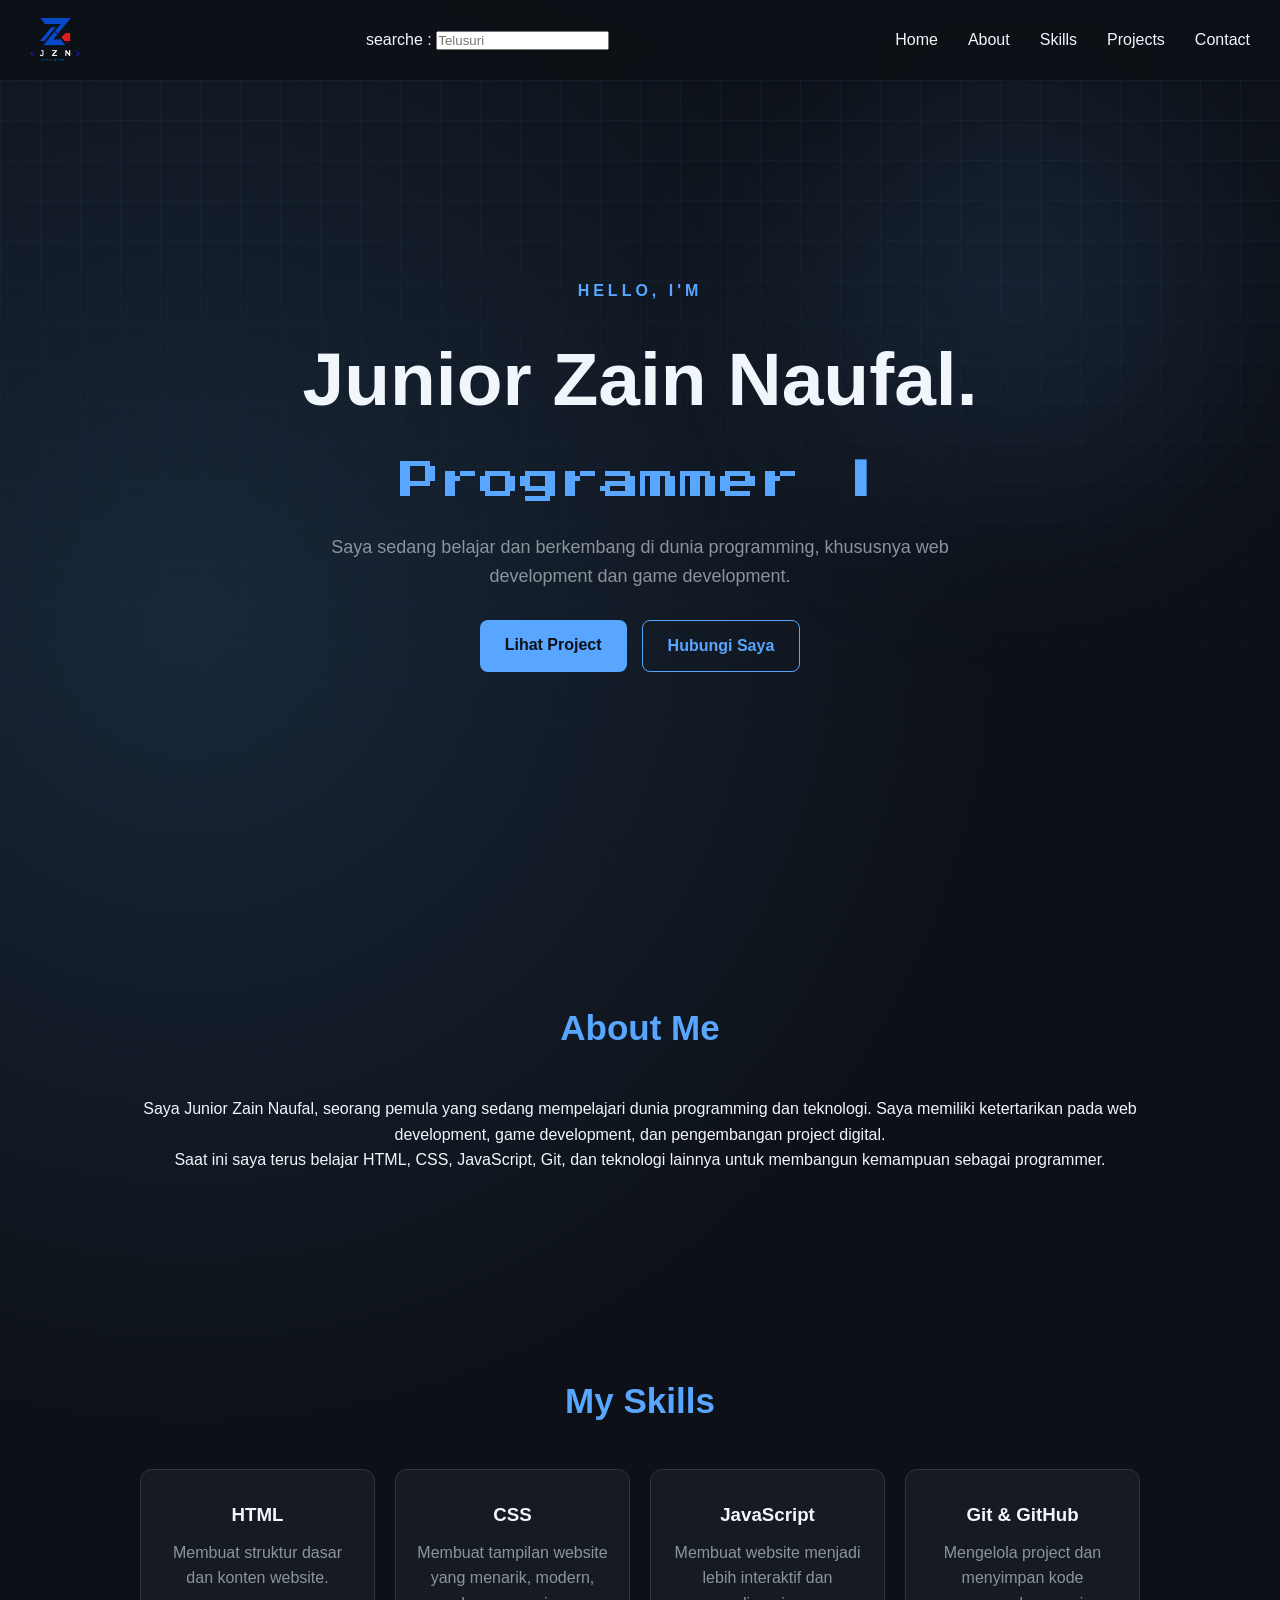
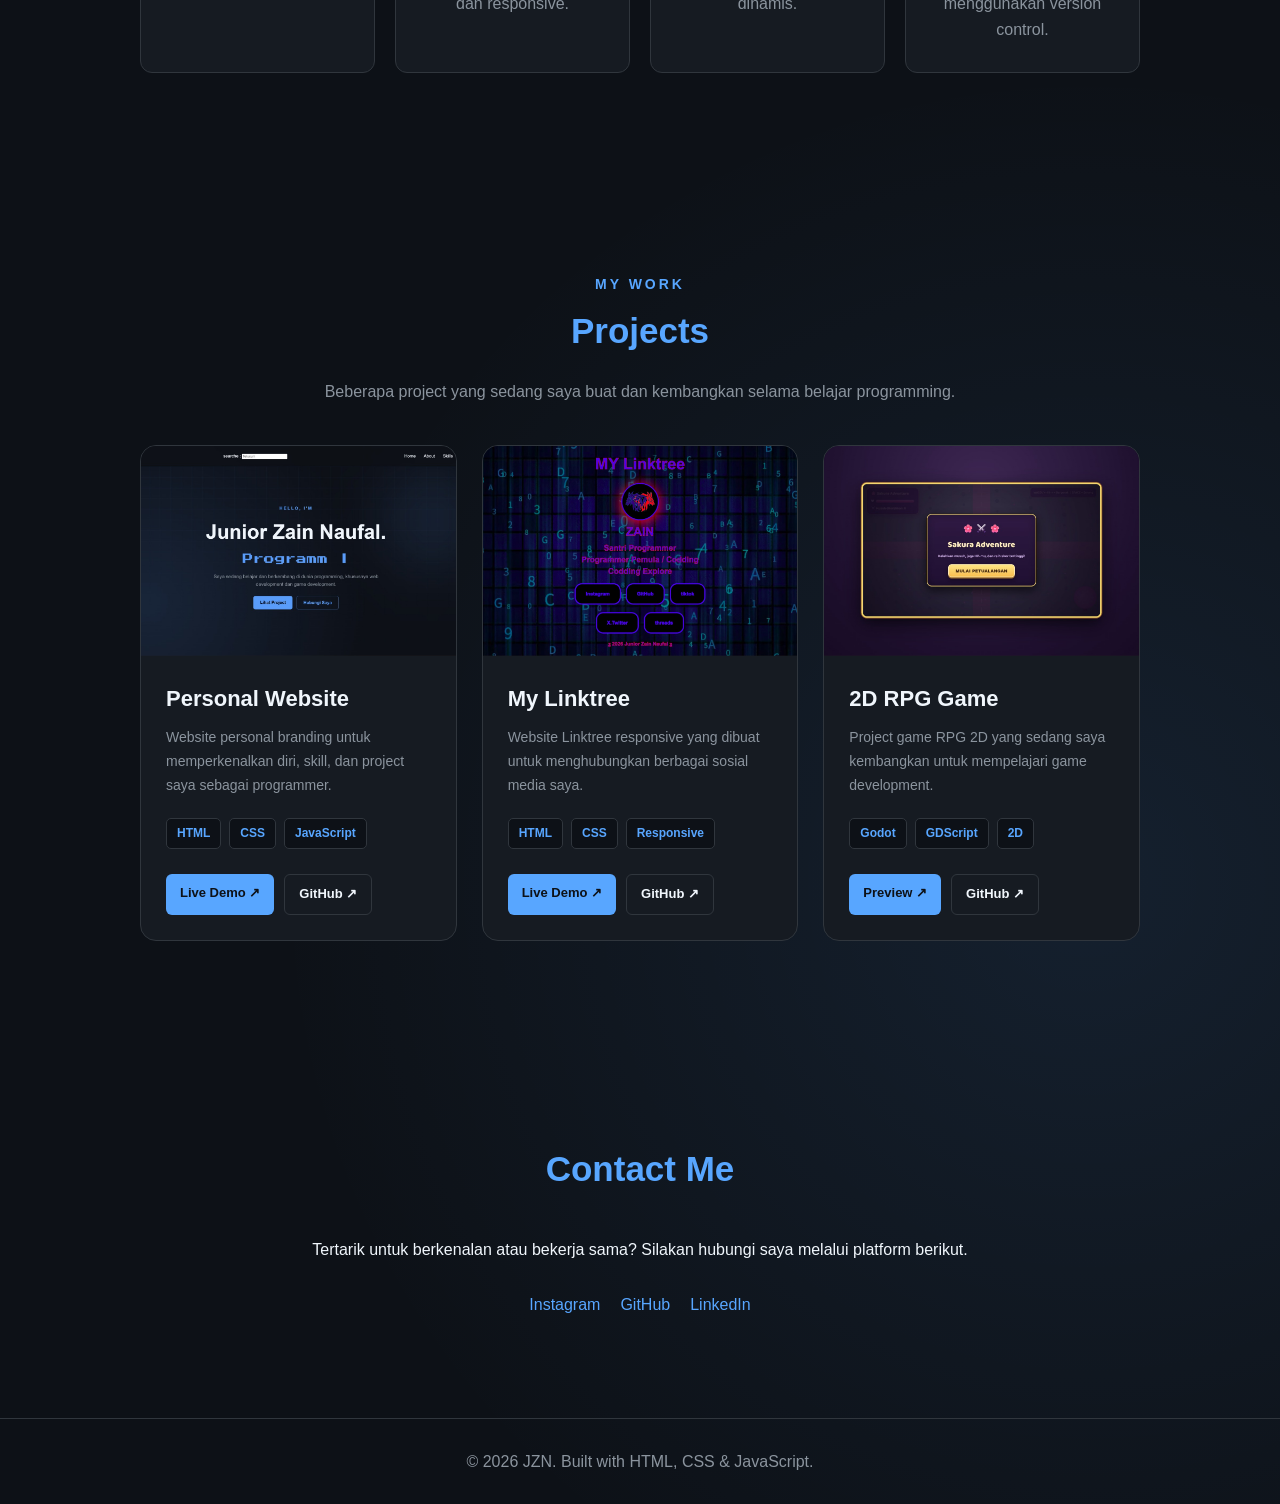
==== index.html @ c53a86e9 "first commit" ====
<!DOCTYPE html>
<html lang="id">
<head>
    <meta charset="UTF-8">
    <meta name="viewport" content="width=device-width, initial-scale=1.0">

    <title>JZN | Junior Zain Naufal</title>
    <!-- Favicon -->
    <link rel="icon" type="image/jpeg" href="logo2 no BG.png" />
    <!-- Preconnect untuk performa Google Fonts -->
    <link rel="preconnect" href="https://fonts.googleapis.com">
    <link rel="preconnect" href="https://fonts.gstatic.com" crossorigin>
    <!-- Google Fonts: Poppins -->
    <link href="https://fonts.googleapis.com/css2?family=Press+Start+2P&display=swap" rel="stylesheet">
    <!-- External CSS -->
    <link rel="stylesheet" href="style.css">
</head>

<body>

    <!-- ================= NAVBAR ================= -->

    <header class="navbar">

        <div class="nav-container">

            <a href="#home" class="logo">
                <img src="logo2 no BG.png" alt="Logo JZN">
            </a>

            <form action="index copy.html" method="get">
                <label for="fname">searche :</label>
                <input type="text" id="fname" name="fname" placeholder="Telusuri" required>
            </form>

            <button id="menu-toggle" class="menu-toggle">
                ☰
            </button>

            <nav class="nav-menu">

                <a href="#home">Home</a>
                <a href="#about">About</a>
                <a href="#skills">Skills</a>
                <a href="#projects">Projects</a>
                <a href="#contact">Contact</a>

            </nav>

        </div>

    </header>


    <!-- ================= HERO ================= -->

    <main>

        <section id="home" class="hero">

            <div class="hero-content">

                <p class="hero-greeting hero-animation">
                    HELLO, I'M
                </p>

                <h1 class="hero-animation">
                    Junior Zain Naufal.
                </h1>

                <h2 class="hero-animation">
                    <span id="typing-text"></span>
                    <span class="cursor">|</span>
                </h2>

                <p class="hero-description hero-animation">
                    Saya sedang belajar dan berkembang di dunia programming,
                    khususnya web development dan game development.
                </p>

                <div class="hero-buttons hero-animation">

                    <a href="#projects" class="btn primary">
                        Lihat Project
                    </a>

                    <a href="#contact" class="btn secondary">
                        Hubungi Saya
                    </a>

                </div>

            </div>

        </section>


        <!-- ================= ABOUT ================= -->

        <section id="about" class="section reveal">

            <div class="section-container">

                <h2 class="section-title">
                    About Me
                </h2>

                <p>
                    Saya Junior Zain Naufal, seorang pemula yang sedang
                    mempelajari dunia programming dan teknologi.
                    Saya memiliki ketertarikan pada web development,
                    game development, dan pengembangan project digital.
                </p>

                <p>
                    Saat ini saya terus belajar HTML, CSS, JavaScript,
                    Git, dan teknologi lainnya untuk membangun kemampuan
                    sebagai programmer.
                </p>

            </div>

        </section>


        <!-- ================= SKILLS ================= -->

        <section id="skills" class="section reveal">

            <div class="section-container">

                <h2 class="section-title">
                    My Skills
                </h2>

                <div class="skills-grid">

                    <div class="skill-card reveal">

                        <h3>HTML</h3>

                        <p>
                            Membuat struktur dasar dan konten website.
                        </p>

                    </div>


                    <div class="skill-card reveal">

                        <h3>CSS</h3>

                        <p>
                            Membuat tampilan website yang menarik,
                            modern, dan responsive.
                        </p>

                    </div>


                    <div class="skill-card reveal">

                        <h3>JavaScript</h3>

                        <p>
                            Membuat website menjadi lebih interaktif
                            dan dinamis.
                        </p>

                    </div>


                    <div class="skill-card reveal">

                        <h3>Git & GitHub</h3>

                        <p>
                            Mengelola project dan menyimpan kode
                            menggunakan version control.
                        </p>

                    </div>

                </div>

            </div>

        </section>


        <!-- ================= PROJECTS ================= -->

        <section id="projects" class="section reveal">

            <div class="section-container">

                <p class="section-subtitle">
                    MY WORK
                </p>

                <h2 class="section-title">
                    Projects
                </h2>

                <p class="section-description">
                    Beberapa project yang sedang saya buat dan kembangkan
                    selama belajar programming.
                </p>


                <div class="projects-grid">


                    <!-- JZN PORTOFOLIO -->

                    <article class="project-card">

                        <div class="project-image">

                            <img src="Web JZN.png" alt="My Linktree">

                        </div>


                        <div class="project-content">

                            <h3>
                                Personal Website
                            </h3>

                            <p>
                                Website personal branding untuk memperkenalkan
                                diri, skill, dan project saya sebagai programmer.
                            </p>


                            <div class="project-tech">

                                <span>HTML</span>
                                <span>CSS</span>
                                <span>JavaScript</span>

                            </div>


                            <div class="project-buttons">

                                <a href="index.html"
                                   class="project-btn primary-btn">
                                    Live Demo ↗
                                </a>

                                <a href="#"
                                   class="project-btn github-btn">
                                    GitHub ↗
                                </a>

                            </div>

                        </div>

                    </article>


                    <!-- My LINKTREE -->

                    <article class="project-card">

                        <div class="project-image">

                            <img src="my Link.png" alt="My Linktree">

                        </div>


                        <div class="project-content">

                            <h3>
                                My Linktree
                            </h3>

                            <p>
                                Website Linktree responsive yang dibuat untuk
                                menghubungkan berbagai sosial media saya.
                            </p>


                            <div class="project-tech">

                                <span>HTML</span>
                                <span>CSS</span>
                                <span>Responsive</span>

                            </div>


                            <div class="project-buttons">

                                <a href="assets/My Lnktree/index.html"
                                   class="project-btn primary-btn">
                                    Live Demo ↗
                                </a>

                                <a href="https://github.com/zainpondokteknologi/MY-link"
                                   class="project-btn github-btn">
                                    GitHub ↗
                                </a>

                            </div>

                        </div>

                    </article>


                    <!-- SAKURA ADVENTURE -->

                    <article class="project-card reveal">

                        <div class="project-image">

                            <img src="Game Project.png" alt="">

                        </div>


                        <div class="project-content">

                            <h3>
                                2D RPG Game
                            </h3>

                            <p>
                                Project game RPG 2D yang sedang saya kembangkan
                                untuk mempelajari game development.
                            </p>


                            <div class="project-tech">

                                <span>Godot</span>
                                <span>GDScript</span>
                                <span>2D</span>

                            </div>


                            <div class="project-buttons">

                                <a href="assets/My Lnktree/Game Project/index.html"
                                   class="project-btn primary-btn">
                                    Preview ↗
                                </a>

                                <a href="https://github.com/zainpondokteknologi/web-game"
                                   class="project-btn github-btn">
                                    GitHub ↗
                                </a>

                            </div>

                        </div>

                    </article>


                </div>

            </div>

        </section>


        <!-- ================= CONTACT ================= -->

        <section id="contact" class="section reveal">

            <div class="section-container">

                <h2 class="section-title">
                    Contact Me
                </h2>

                <p>
                    Tertarik untuk berkenalan atau bekerja sama?
                    Silakan hubungi saya melalui platform berikut.
                </p>


                <div class="contact-links">

                    <a href="https://www.instagram.com/zainpondokteknologi/" target="_blank">
                        Instagram
                    </a>

                    <a href="#" target="_blank">
                        GitHub
                    </a>


                

                    <a href="#" target="_blank">
                        LinkedIn
                    </a>

                </div>

            </div>

        </section>

    </main>


    <!-- ================= FOOTER ================= -->

    <footer>

        <p>
            © 2026 JZN. Built with HTML, CSS & JavaScript.
        </p>

    </footer>


    <script src="script.js"></script>

</body>

</html>
---- style.css ----
/* ================= RESET ================= */

* {
    margin: 0;
    padding: 0;
    box-sizing: border-box;
}

html {
    scroll-behavior: smooth;
}

body {
    font-family: Arial, sans-serif;

    background:
        radial-gradient(circle at 15% 20%,
            rgba(88, 166, 255, 0.15),
            transparent 30%),
        radial-gradient(circle at 85% 80%,
            rgba(88, 166, 255, 0.10),
            transparent 30%),
        #0d1117;

    color: #f0f6fc;

    line-height: 1.6;
}


/* ================= NAVBAR ================= */

.navbar {
    position: fixed;

    top: 0;
    left: 0;

    width: 100%;

    background: rgba(13, 17, 23, 0.9);

    backdrop-filter: blur(10px);

    z-index: 1000;
}

.nav-container {
    max-width: 100%;

    margin: auto;

    padding: 15px 30px;

    display: flex;

    align-items: center;

    justify-content: space-between;
}

.logo {
    display: flex;

    align-items: center;
}

.logo img {
    width: 50px;

    height: 50px;

    object-fit: contain;
}

.nav-menu {
    display: flex;

    gap: 30px;
}

.nav-menu a {
    color: #f0f6fc;

    text-decoration: none;

    transition: 0.3s;
}

.nav-menu a:hover {
    color: #5890ff;
}

.menu-toggle {
    display: none;

    background: none;

    border: none;

    color: white;

    font-size: 28px;

    cursor: pointer;
}


/* ================= HERO ================= */

.hero {
    min-height: 100vh;

    display: flex;

    align-items: center;

    justify-content: center;

    text-align: center;

    padding: 100px 25px 50px;

    position: relative;

    overflow: hidden;
}


/* GRID BACKGROUND */

.hero::before {
    content: "";

    position: absolute;

    inset: 0;

    background-image:
        linear-gradient(rgba(88, 166, 255, 0.06) 1px,
            transparent 1px),
        linear-gradient(90deg,
            rgba(88, 166, 255, 0.06) 1px,
            transparent 1px);

    background-size: 40px 40px;

    mask-image:
        linear-gradient(to bottom,
            black,
            transparent);

    pointer-events: none;
}


/* GLOW */

.hero::after {
    content: "";

    position: absolute;

    width: 400px;

    height: 400px;

    background: rgba(88, 166, 255, 0.12);

    border-radius: 50%;

    filter: blur(100px);

    top: 10%;

    right: 5%;

    pointer-events: none;
}

.hero-content {
    position: relative;

    z-index: 2;

    max-width: 800px;
}

.hero-greeting {
    color: #58a6ff;

    font-weight: bold;

    letter-spacing: 4px;

    margin-bottom: 15px;
}

.hero h1 {
    font-size: clamp(40px, 7vw, 75px);

    margin-bottom: 10px;
}

.hero h2 {
    color: #58a6ff;

    font-size: clamp(24px, 4vw, 40px);

    margin-bottom: 20px;

    font-family: "Press Start 2P";
    font-weight: 400;
    font-style: normal;
}

.hero-description {
    max-width: 650px;

    margin: auto;

    color: #8b949e;

    font-size: 18px;
}


/* ================= HERO ANIMATION ================= */

.hero-animation {
    opacity: 0;

    transform: translateY(30px);
}

.hero-animation.show {
    animation:
        heroFadeUp 0.8s cubic-bezier(0.16, 1, 0.3, 1) forwards;
}

@keyframes heroFadeUp {

    from {
        opacity: 0;

        transform: translateY(30px);
    }

    to {
        opacity: 1;

        transform: translateY(0);
    }

}


/* ================= TYPING EFFECT ================= */

.cursor {
    color: #58a6ff;

    font-weight: bold;

    animation: blink 0.7s infinite;
}

@keyframes blink {

    0%,
    50% {
        opacity: 1;
    }

    51%,
    100% {
        opacity: 0;
    }

}


/* ================= BUTTON ================= */

.hero-buttons {
    display: flex;

    justify-content: center;

    gap: 15px;

    margin-top: 30px;
}

.btn {
    display: inline-block;

    padding: 12px 25px;

    border-radius: 8px;

    text-decoration: none;

    font-weight: bold;

    transition: 0.3s;
}

.primary {
    background: #58a6ff;

    color: #0d1117;
}

.primary:hover {
    transform: translateY(-3px);
    background: #ff0000;
}

.secondary {
    border: 1px solid #58a6ff;

    color: #58a6ff;
}

.secondary:hover {
    background: #ff0000;
    border: 1px solid #8b949e;

    color: #0d1117;
}


/* ================= SECTION ================= */

.section {
    padding: 100px 25px;
}

.section-container {
    max-width: 1000px;

    margin: auto;

    text-align: center;
}

.section-title {
    font-size: 35px;

    margin-bottom: 40px;

    color: #58a6ff;
}


/* ================= SCROLL REVEAL ================= */

.reveal {
    opacity: 0;

    transform: translateY(50px);

    transition:
        opacity 0.8s ease,
        transform 0.8s ease;
}

.reveal.active {
    opacity: 1;

    transform: translateY(0);
}


/* ================= SKILLS ================= */

.skills-grid {
    display: grid;

    grid-template-columns:
        repeat(4, 1fr);

    gap: 20px;
}

.skill-card {
    padding: 30px 20px;

    background: #161b22;

    border: 1px solid #30363d;

    border-radius: 12px;

    transition:
        transform 0.3s,
        border-color 0.3s;
}

.skill-card:hover {
    transform: translateY(-8px);

    border-color: #ff0000;
}

.skill-card h3 {
    color: #f0f6fc;

    margin-bottom: 10px;

    transition: 0.3s;
}

.skill-card:hover h3 {
    color: #ff0000;
}

.skill-card p {
    color: #8b949e;
}


/* ================= PROJECTS ================= */

.section-subtitle {
    color: #58a6ff;

    font-size: 14px;

    font-weight: bold;

    letter-spacing: 3px;

    margin-bottom: 8px;
}

.section-description {
    max-width: 650px;

    margin: -20px auto 40px;

    color: #8b949e;
}


/* PROJECT GRID */

.projects-grid {
    display: grid;

    grid-template-columns:
        repeat(3, 1fr);

    gap: 25px;

    text-align: left;
}


/* PROJECT CARD */

.project-card {
    overflow: hidden;

    background: #161b22;

    border: 1px solid #30363d;

    border-radius: 16px;

    transition:
        transform 0.3s ease,
        border-color 0.3s ease,
        box-shadow 0.3s ease;
}

.project-card:hover {
    transform: translateY(-10px);

    border-color: #ff0000;

    box-shadow:
        0 15px 40px rgba(88, 166, 255, 0.12);
}

.project-card:hover span {
    color: #ff0000;
}


/* PROJECT IMAGE */

.project-image {
    width: 100%;
    height: 210px;
    overflow: hidden;
    background: #161b22;
}

.project-image img {
    width: 100%;
    height: 100%;
    display: block;
    object-fit: cover;
    transition: transform 0.4s ease;
}

.project-card:hover .project-image img {
    transform: scale(1.05);
}


/* PROJECT PLACEHOLDER */

.project-placeholder {
    color: #58a6ff;

    font-size: 28px;

    font-weight: bold;

    letter-spacing: 4px;

    opacity: 0.8;

    transition: 0.3s;
}

.project-card:hover .project-placeholder {
    transform: scale(1.1);

    opacity: 1;
}


/* PROJECT CONTENT */

.project-content {
    padding: 25px;
}

.project-content h3 {
    color: #f0f6fc;

    font-size: 22px;

    margin-bottom: 10px;
}

.project-content:hover h3 {
    color: #ff0000;
}

.project-content p {
    color: #8b949e;

    font-size: 14px;

    line-height: 1.7;

    margin-bottom: 20px;
}


/* PROJECT TECHNOLOGY */

.project-tech {
    display: flex;

    flex-wrap: wrap;

    gap: 8px;

    margin-bottom: 25px;
}

.project-tech span {
    padding: 5px 10px;

    background: #0d1117;

    border: 1px solid #30363d;

    border-radius: 5px;

    color: #58a6ff;

    font-size: 12px;

    font-weight: bold;
}


/* PROJECT BUTTONS */

.project-buttons {
    display: flex;

    gap: 10px;
}

.project-btn {
    padding: 9px 14px;

    border-radius: 6px;

    text-decoration: none;

    font-size: 13px;

    font-weight: bold;

    transition: 0.3s;
}


/* LIVE DEMO */

.primary-btn {
    background: #58a6ff;

    color: #0d1117;
}

.primary-btn:hover {
    transform: translateY(-2px);

    box-shadow:
        0 5px 15px rgba(88, 166, 255, 0.3);
}


/* GITHUB */

.github-btn {
    border: 1px solid #30363d;

    color: #f0f6fc;
}

.github-btn:hover {
    border-color: #58a6ff;

    color: #58a6ff;
}

/* LIVE DEMO */

.primary-btn:hover {
    background: #ff0000;
}




/* ================= CONTACT ================= */

.contact-links {
    display: flex;

    justify-content: center;

    gap: 20px;

    margin-top: 30px;
}

.contact-links a {
    color: #58a6ff;

    text-decoration: none;

    transition: 0.3s;
}

.contact-links a:hover {
    color: #f0f6fc;
}


/* ================= FOOTER ================= */

footer {
    padding: 30px;

    text-align: center;

    color: #8b949e;

    border-top: 1px solid #30363d;
}


/* ================= RESPONSIVE ================= */

@media (max-width: 768px) {

    /* NAVBAR */

    .menu-toggle {
        display: block;
    }

    .nav-menu {
        position: absolute;

        top: 80px;

        right: 20px;

        width: 200px;

        padding: 20px;

        background: #161b22;

        border: 1px solid #30363d;

        border-radius: 10px;

        display: none;

        flex-direction: column;

        gap: 15px;
    }

    .nav-menu.active {
        display: flex;
    }


    /* SKILLS */

    .skills-grid {
        grid-template-columns: 1fr 1fr;
    }


    /* PROJECTS */

    .projects-grid {
        grid-template-columns: 1fr;
    }

    .project-image {
        height: 200px;
    }

}


/* ================= SMALL MOBILE ================= */

@media (max-width: 500px) {

    .skills-grid {
        grid-template-columns: 1fr;
    }

    .hero-buttons {
        flex-direction: column;
    }

    .contact-links {
        flex-direction: column;
    }

    .project-buttons {
        flex-direction: column;
    }

    .project-btn {
        text-align: center;
    }

}
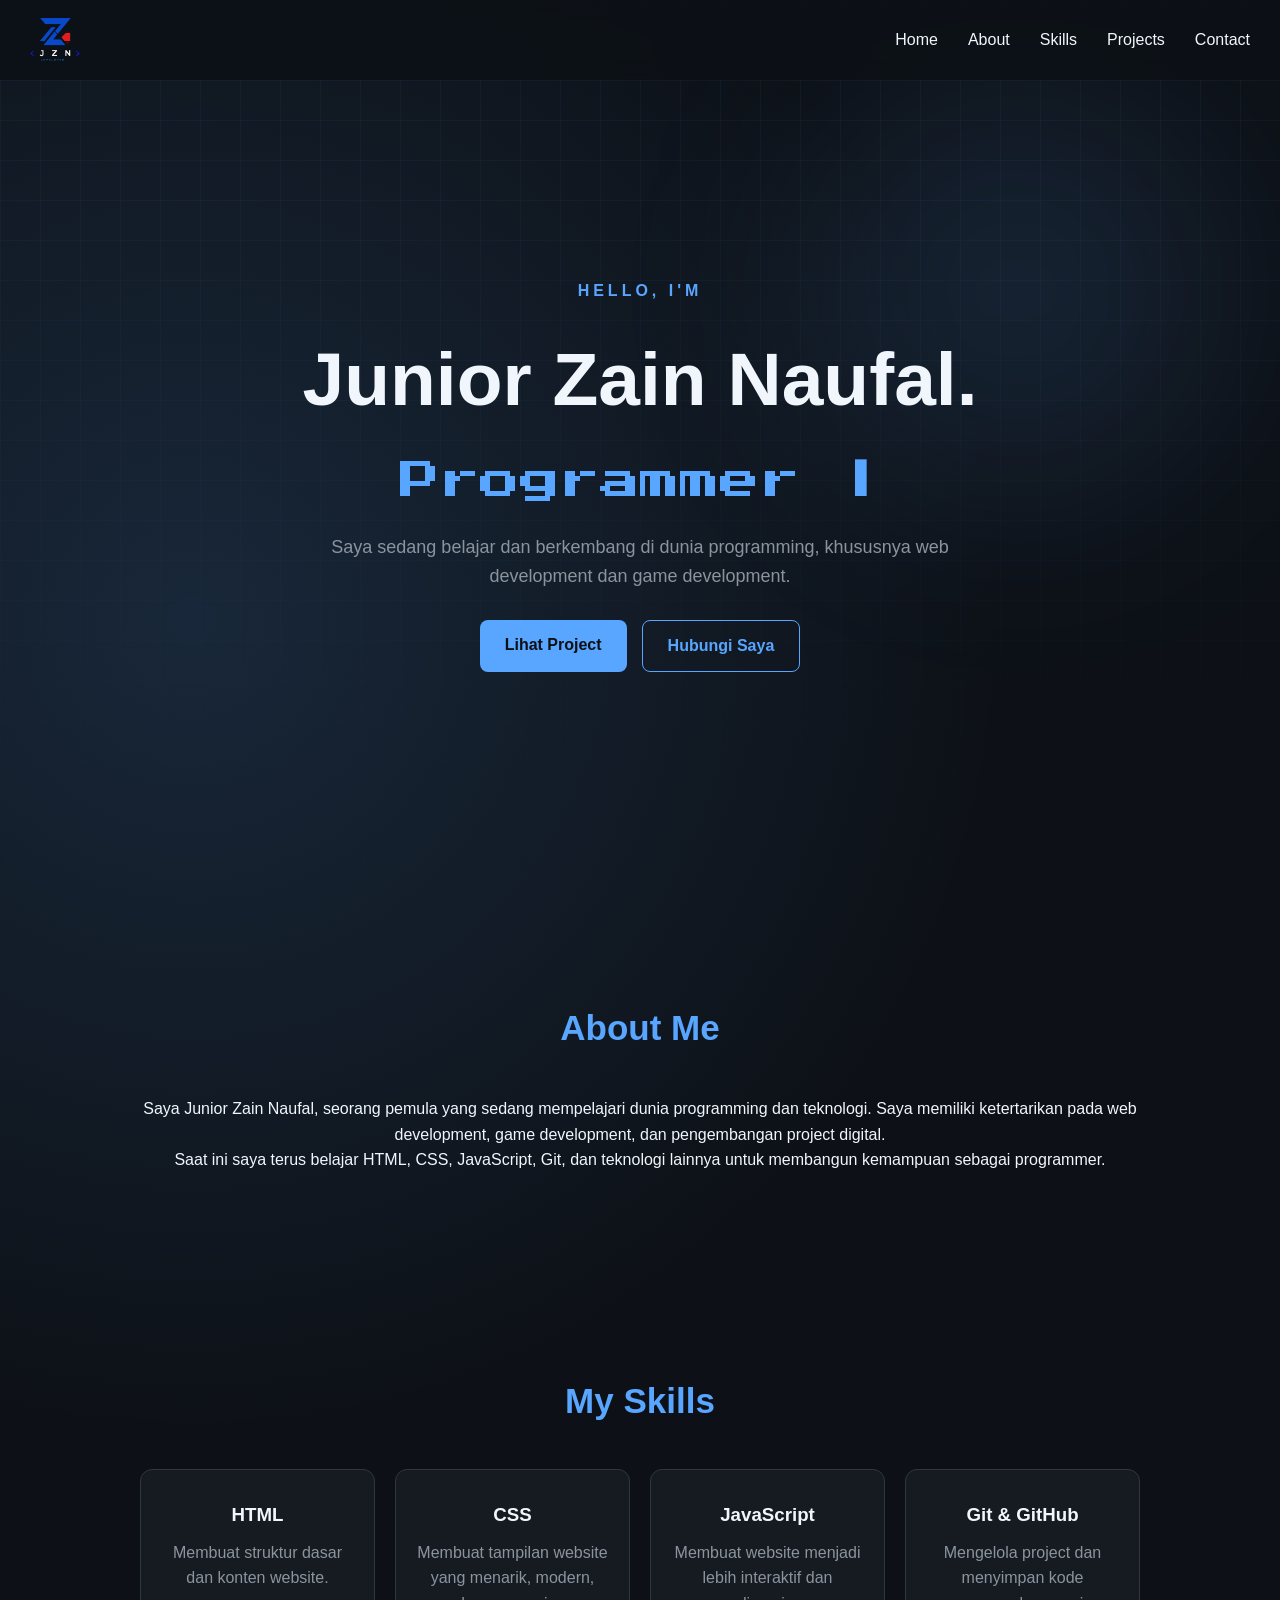
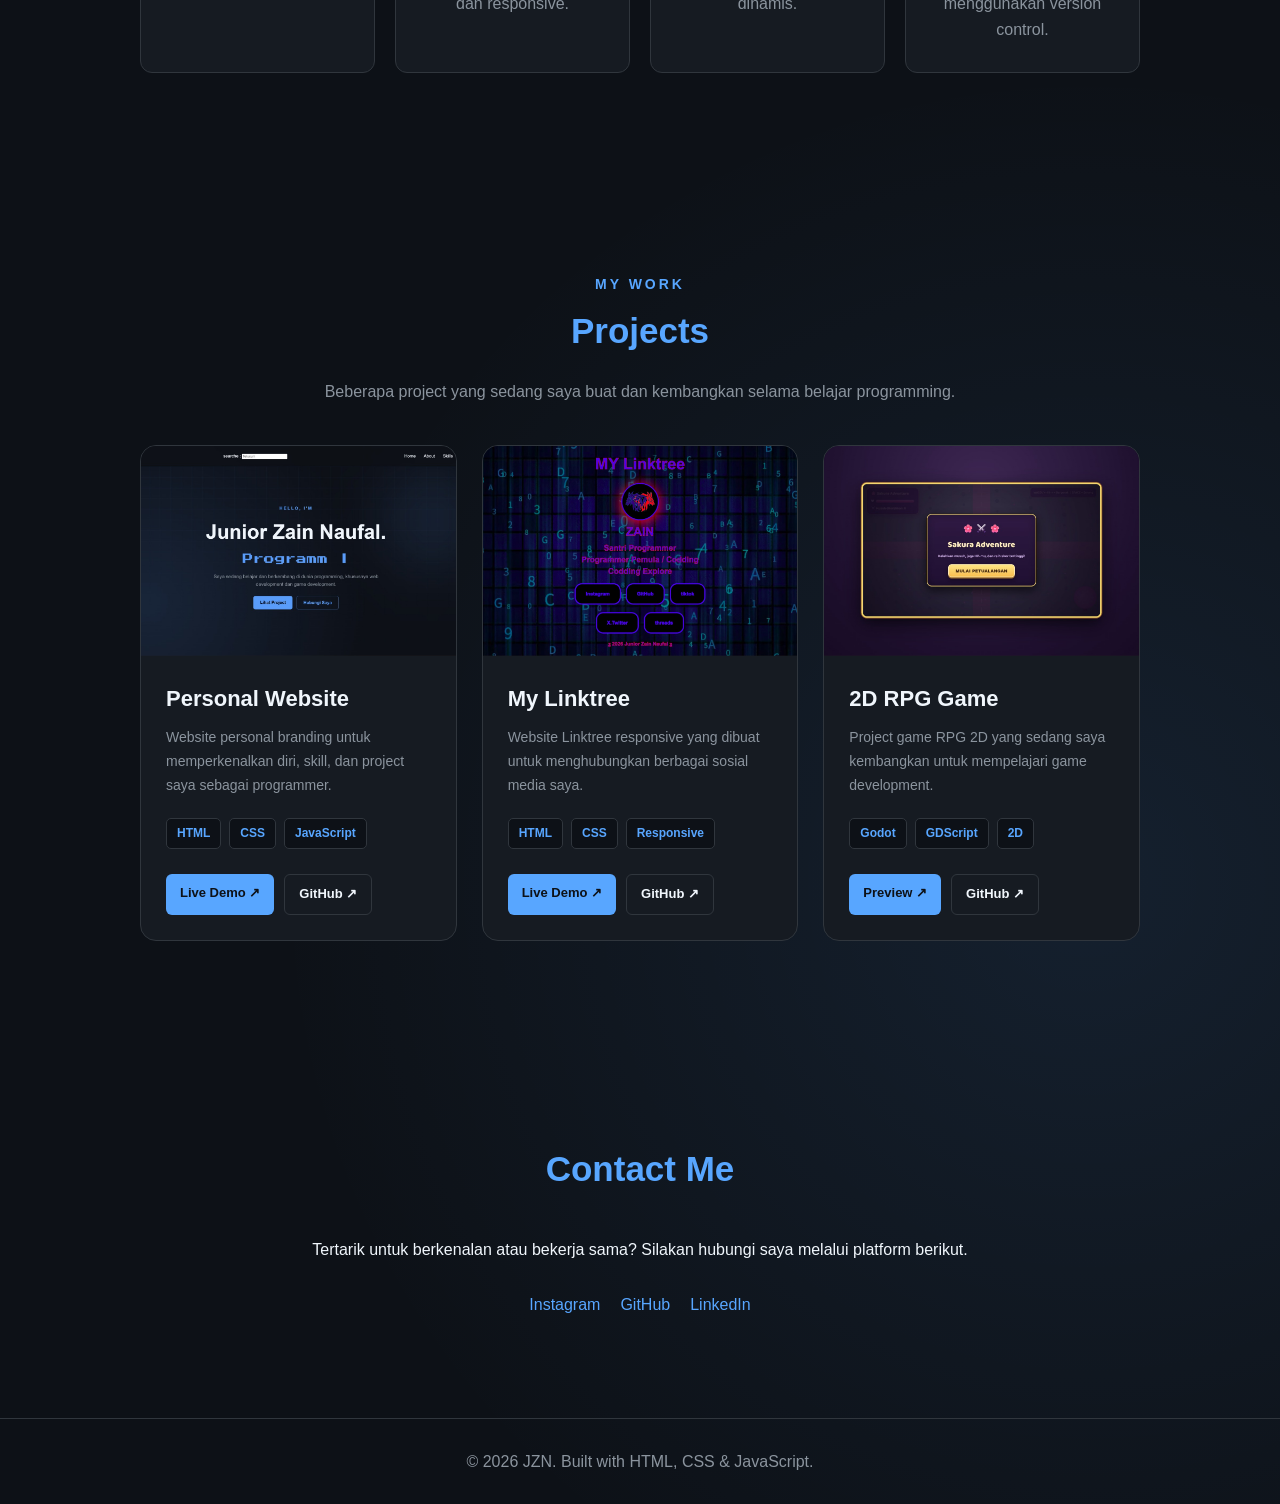
==== commit 20517a43: "Remove search form from index.html Removed search form from the index.html file." ====
--- a/index.html
+++ b/index.html
@@ -28,11 +28,6 @@
                 <img src="logo2 no BG.png" alt="Logo JZN">
             </a>
 
-            <form action="index copy.html" method="get">
-                <label for="fname">searche :</label>
-                <input type="text" id="fname" name="fname" placeholder="Telusuri" required>
-            </form>
-
             <button id="menu-toggle" class="menu-toggle">
                 ☰
             </button>
@@ -428,4 +423,4 @@
 
 </body>
 
-</html>+</html>
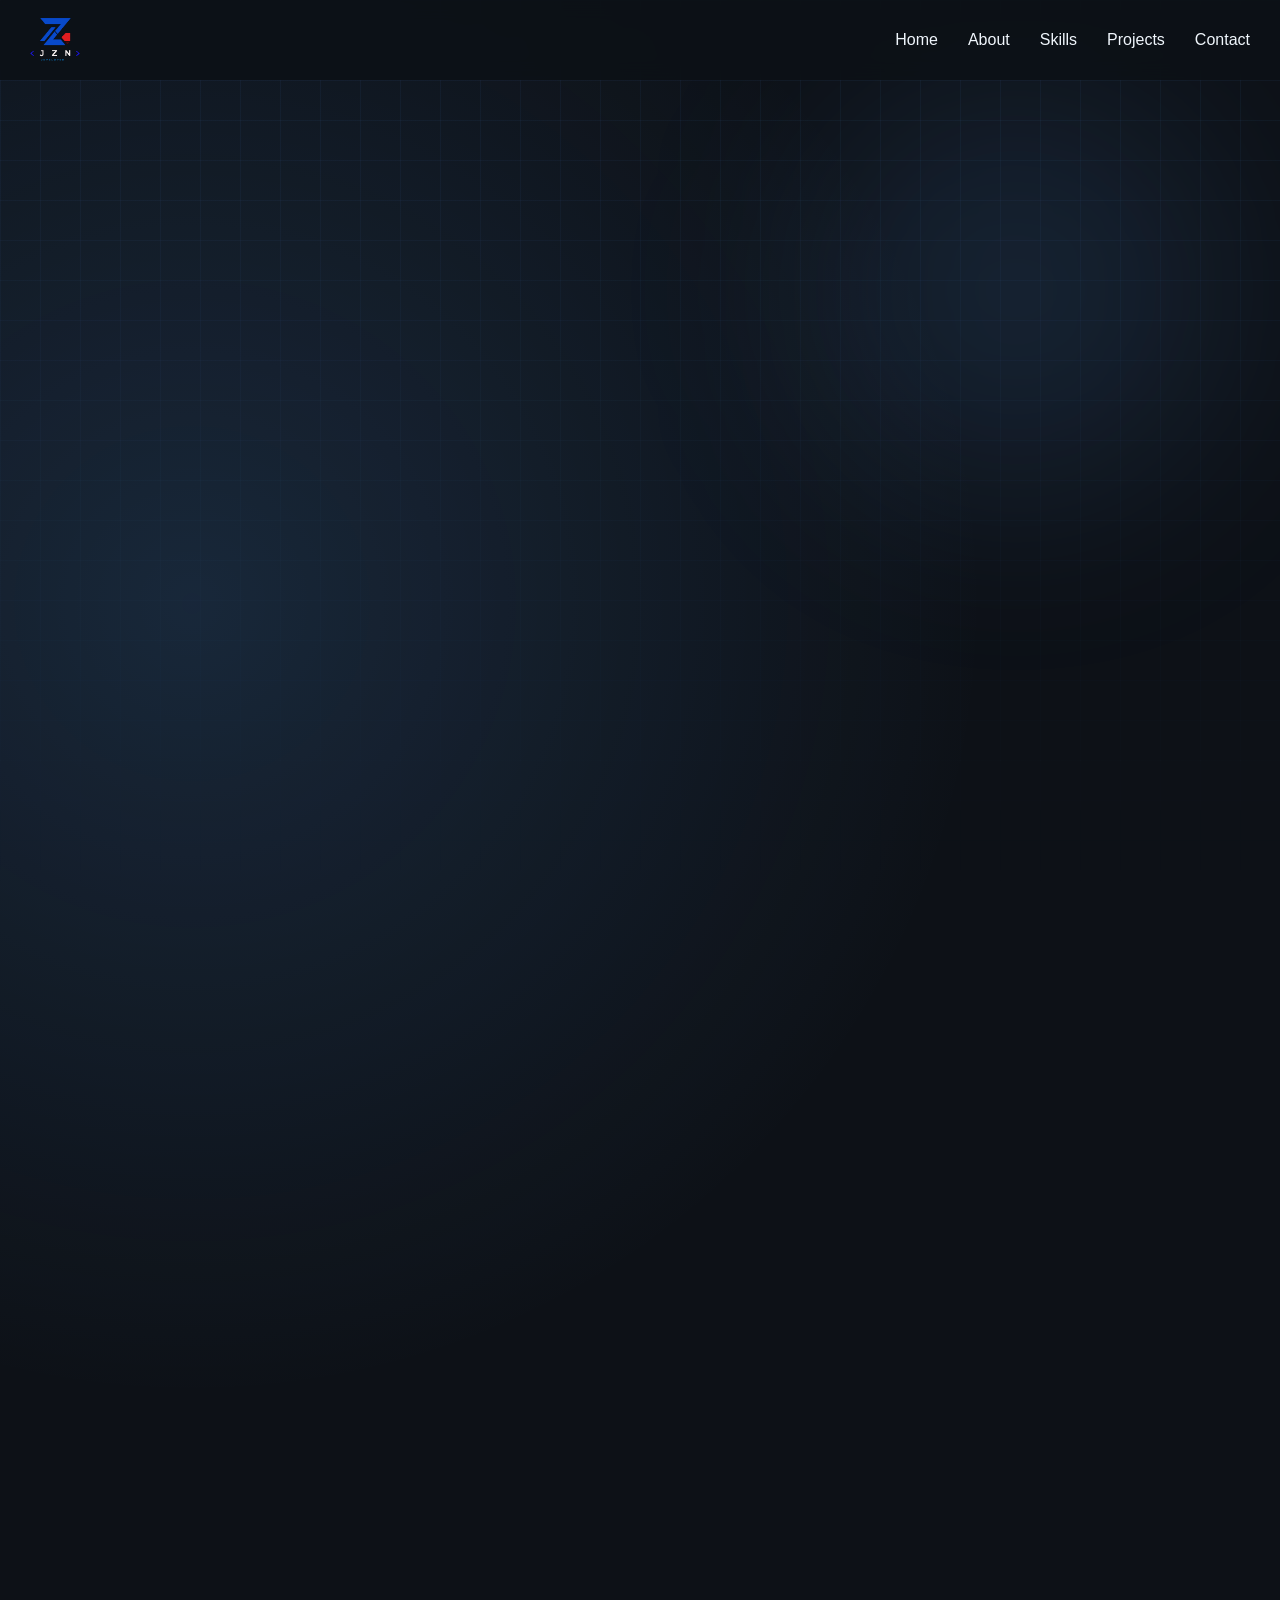
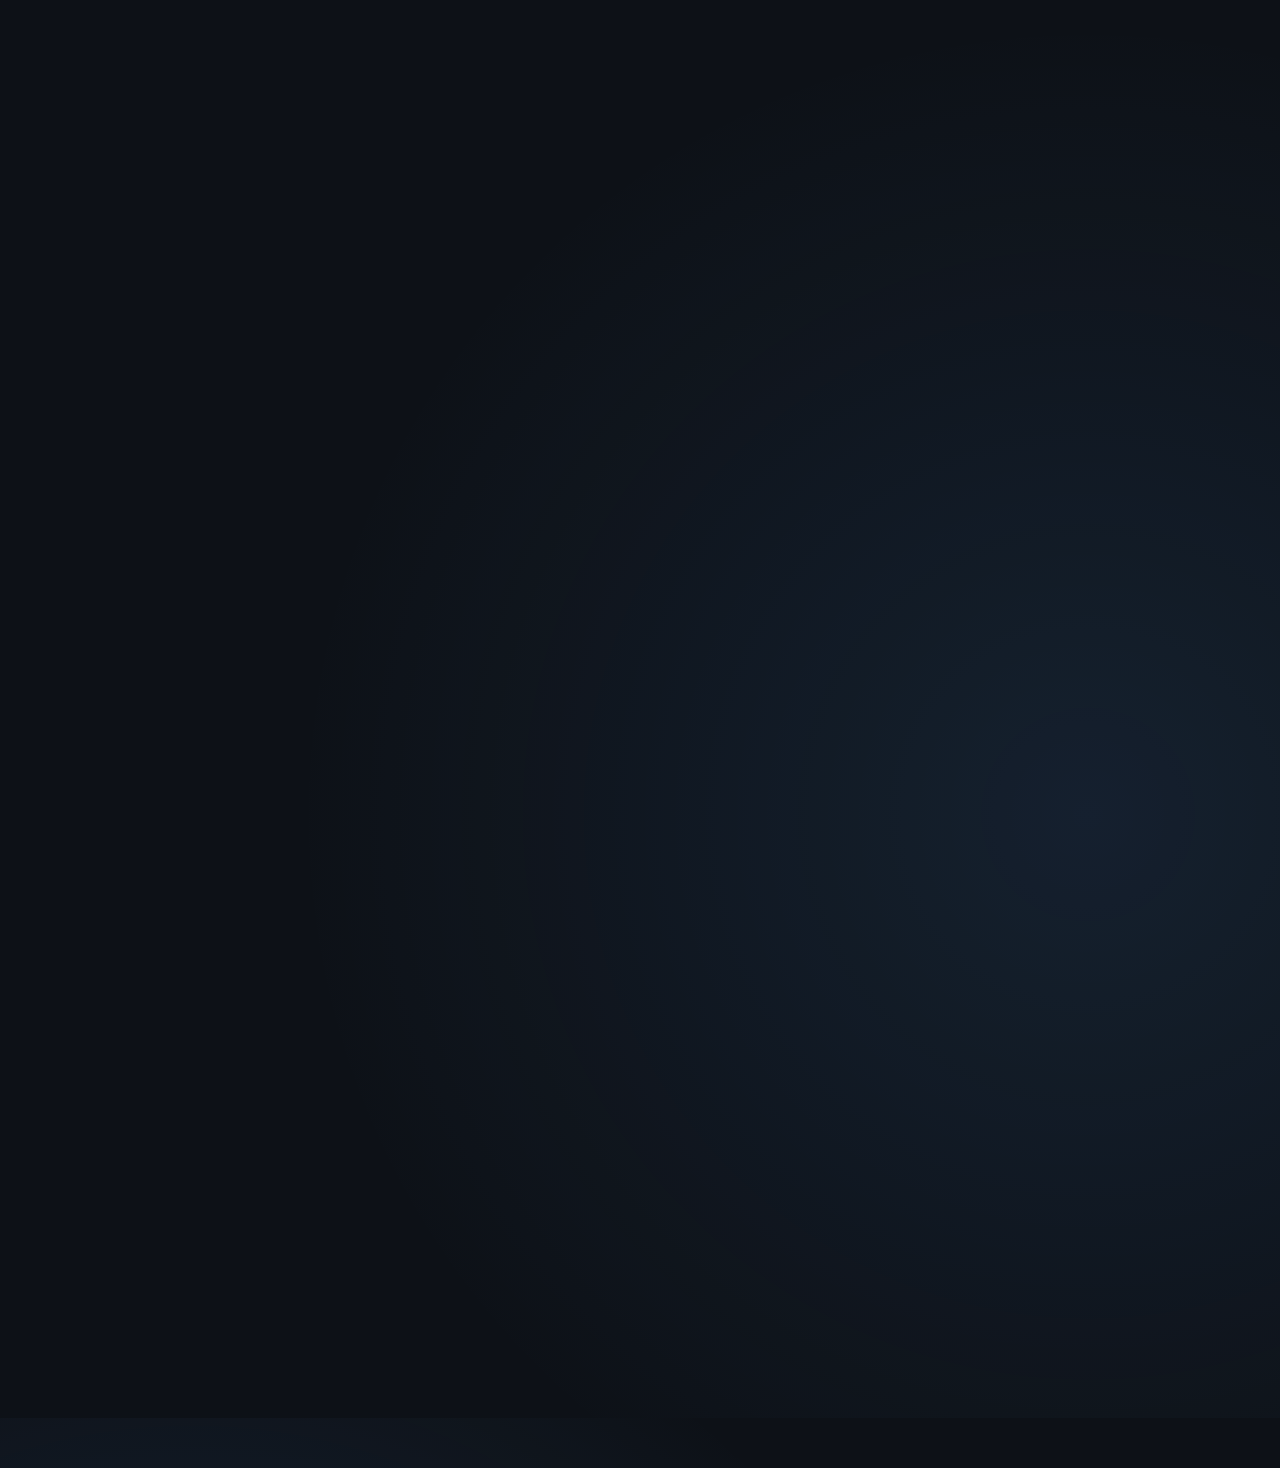
==== commit 72f7a1f2: "Replace LinkedIn link with WhatsApp link Updated social media links in the footer section." ====
--- a/index.html
+++ b/index.html
@@ -388,15 +388,15 @@
                         Instagram
                     </a>
 
-                    <a href="#" target="_blank">
+                    <a href="https://github.com/zainpondokteknologi" target="_blank">
                         GitHub
                     </a>
 
 
                 
 
-                    <a href="#" target="_blank">
-                        LinkedIn
+                    <a href="https://wa.me/6282137437706" target="_blank" rel="noopener noreferrer>
+                        WhatsApp
                     </a>
 
                 </div>
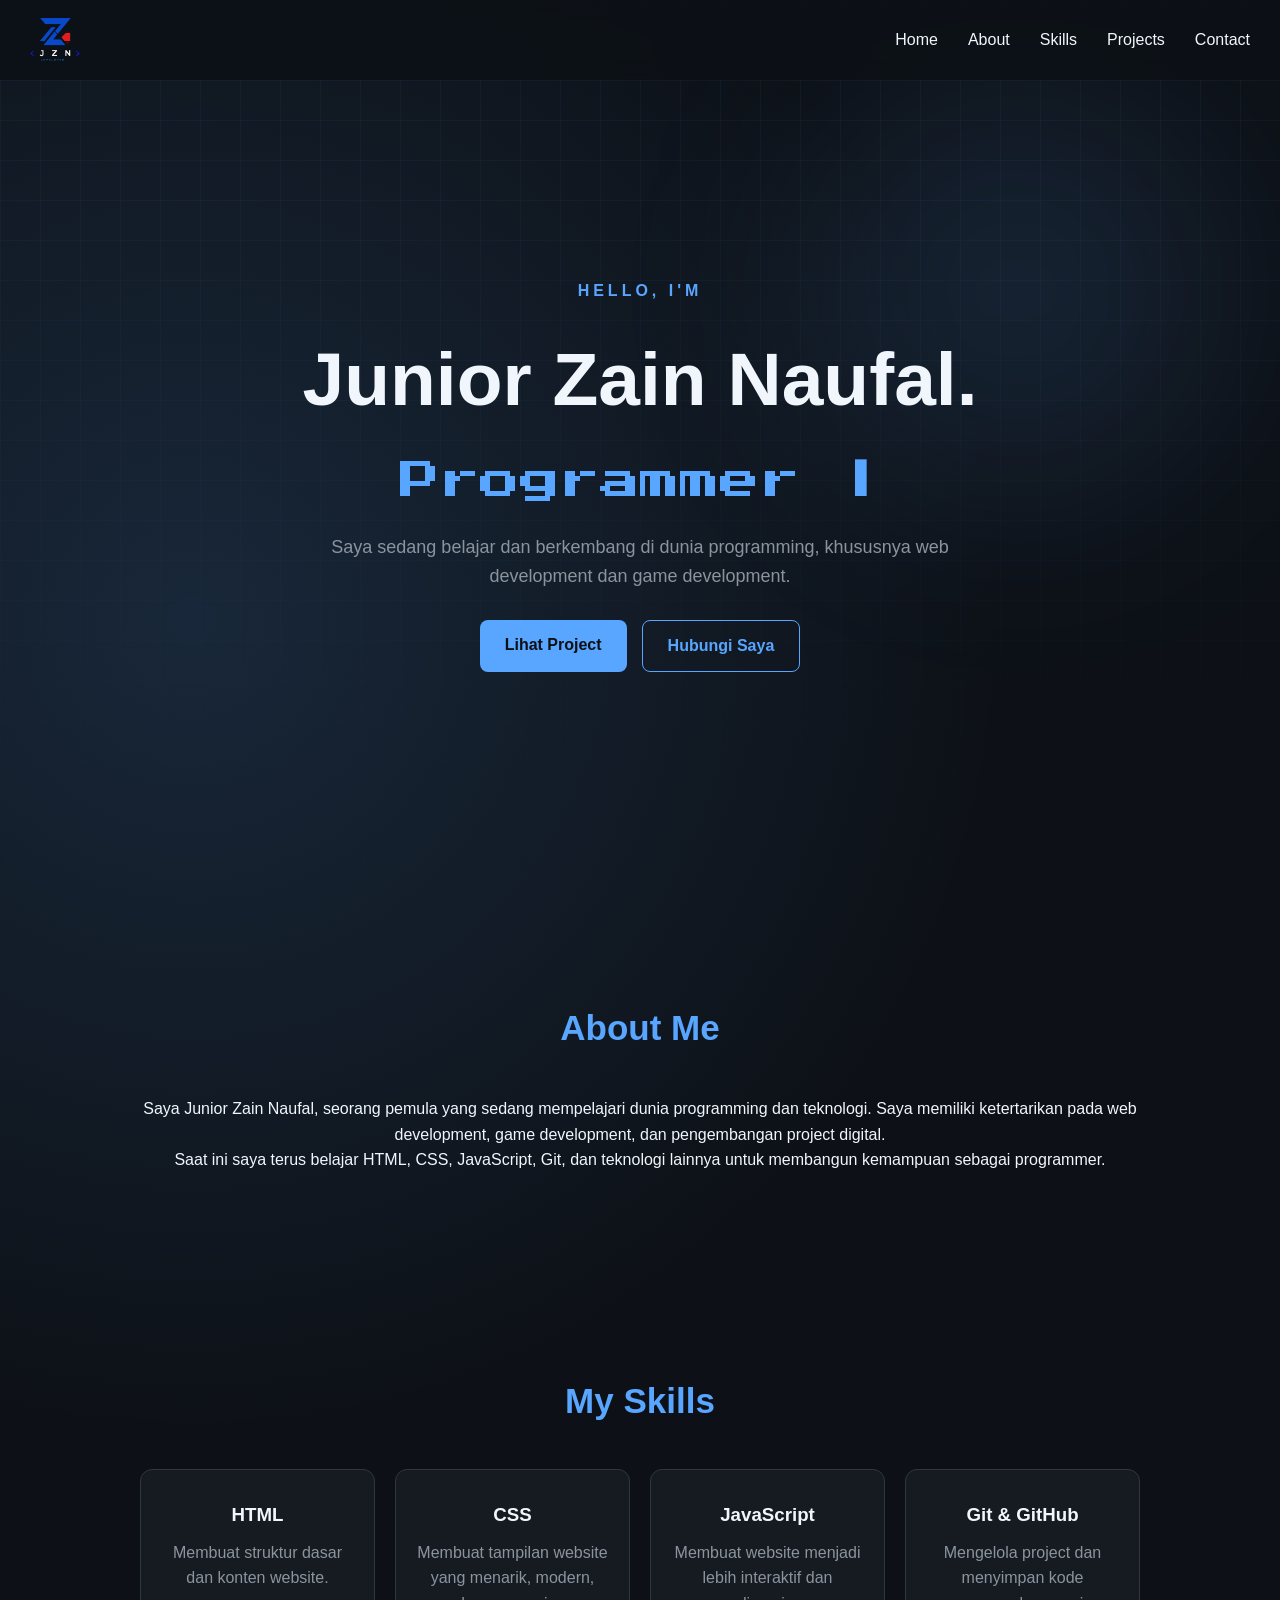
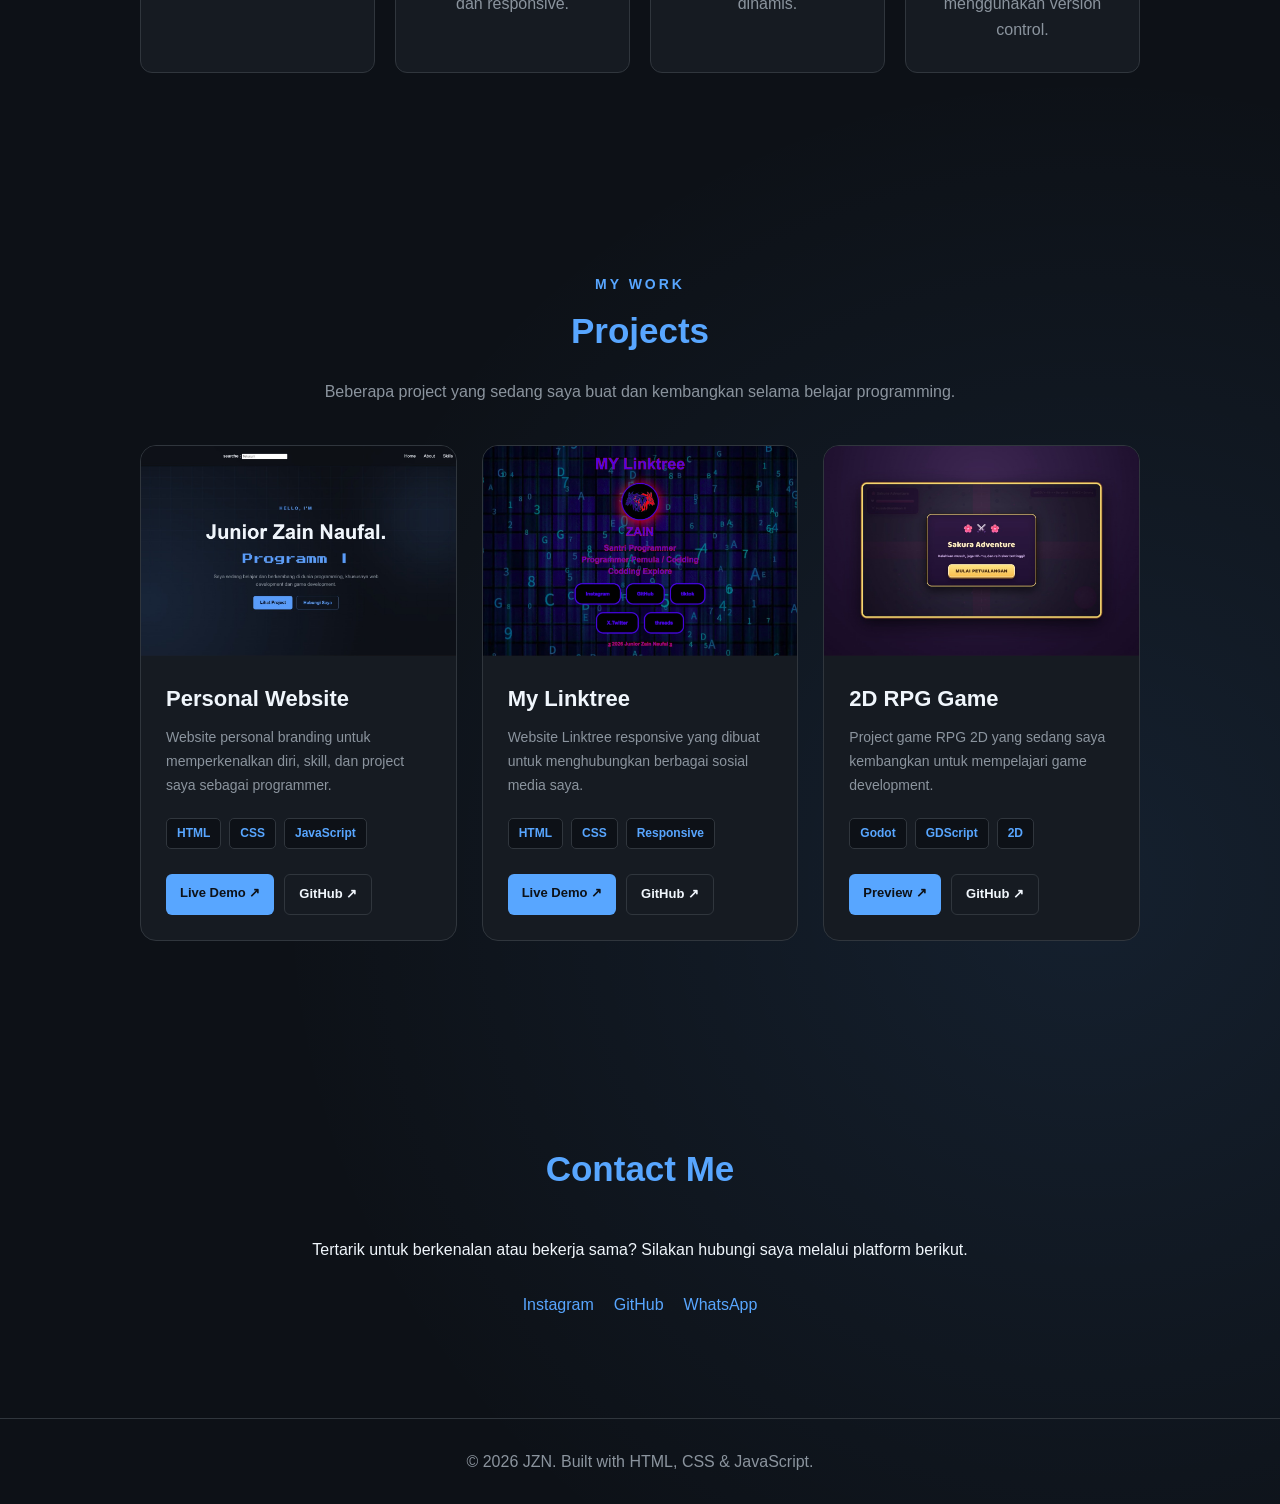
==== commit f87b828a: "Fix HTML syntax for WhatsApp link" ====
--- a/index.html
+++ b/index.html
@@ -395,7 +395,7 @@
 
                 
 
-                    <a href="https://wa.me/6282137437706" target="_blank" rel="noopener noreferrer>
+                    <a href="https://wa.me/6282137437706" target="_blank" rel="noopener noreferrer">
                         WhatsApp
                     </a>
 
